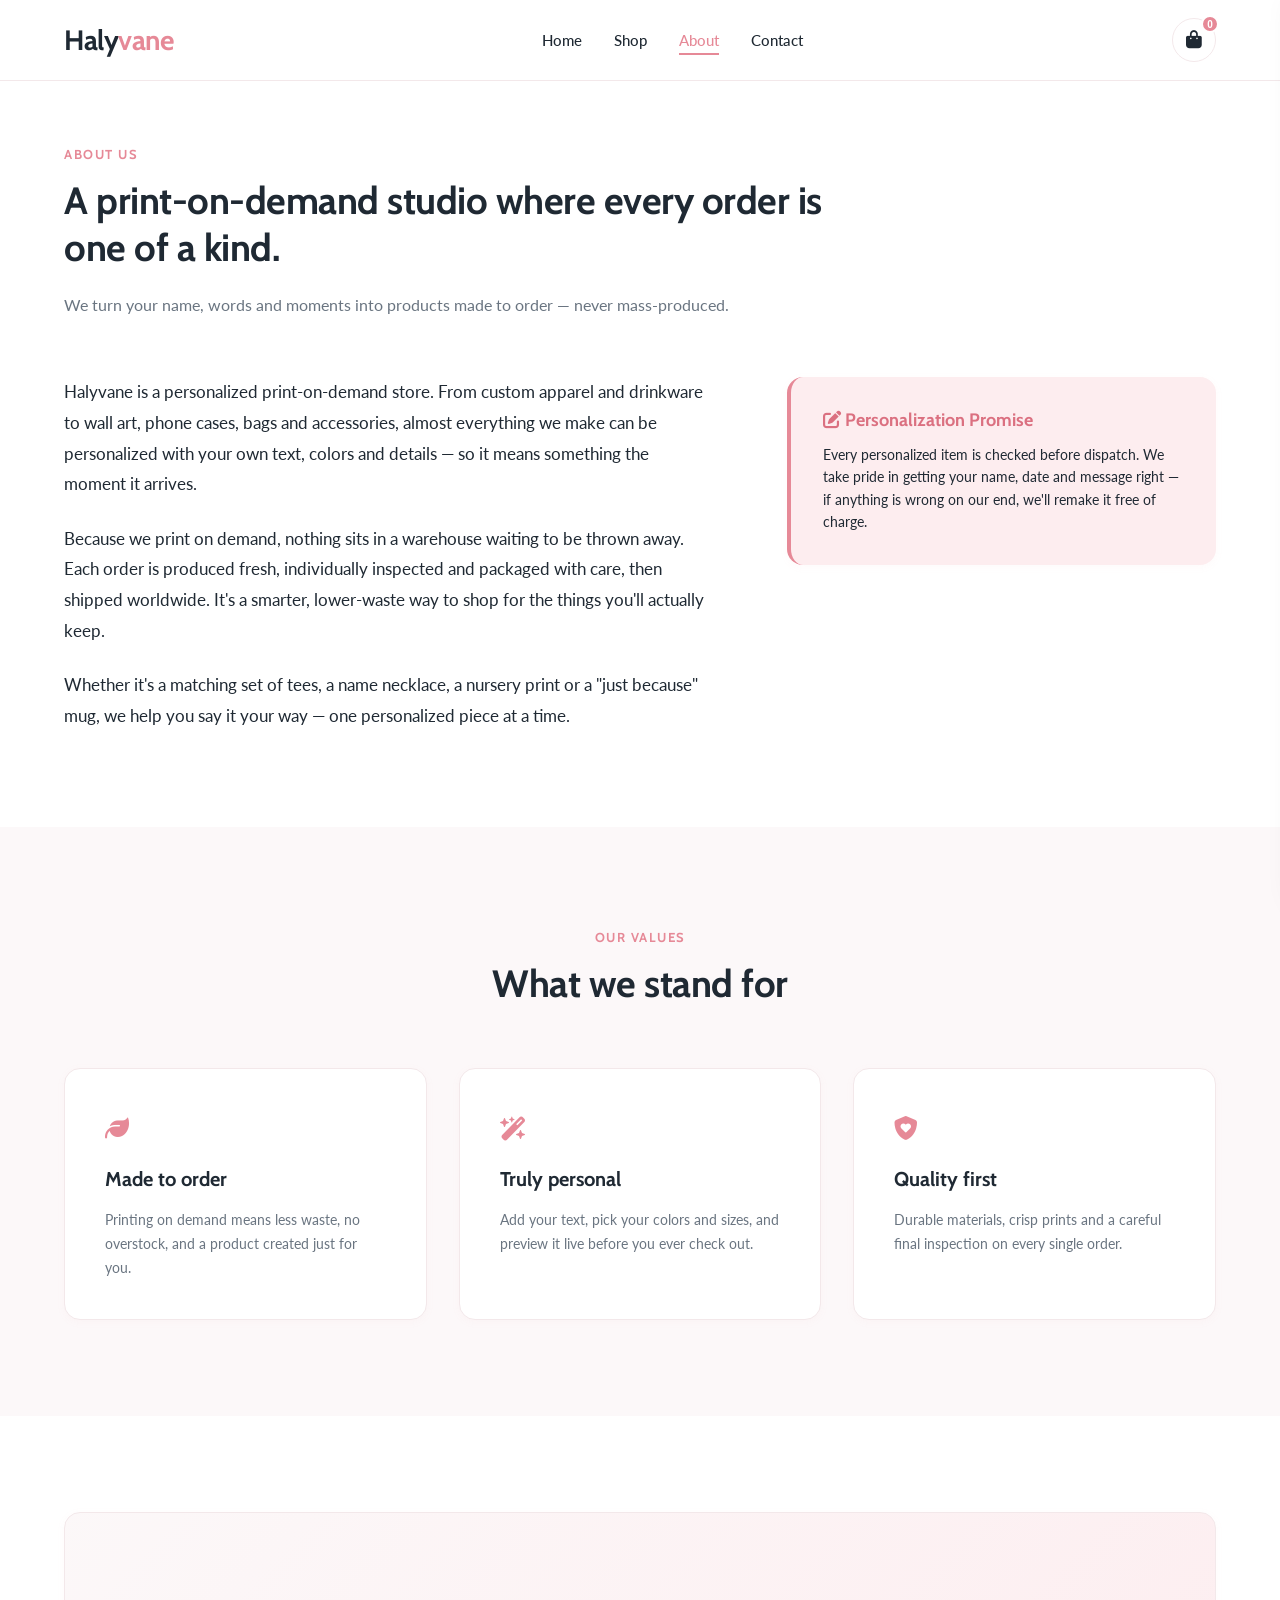
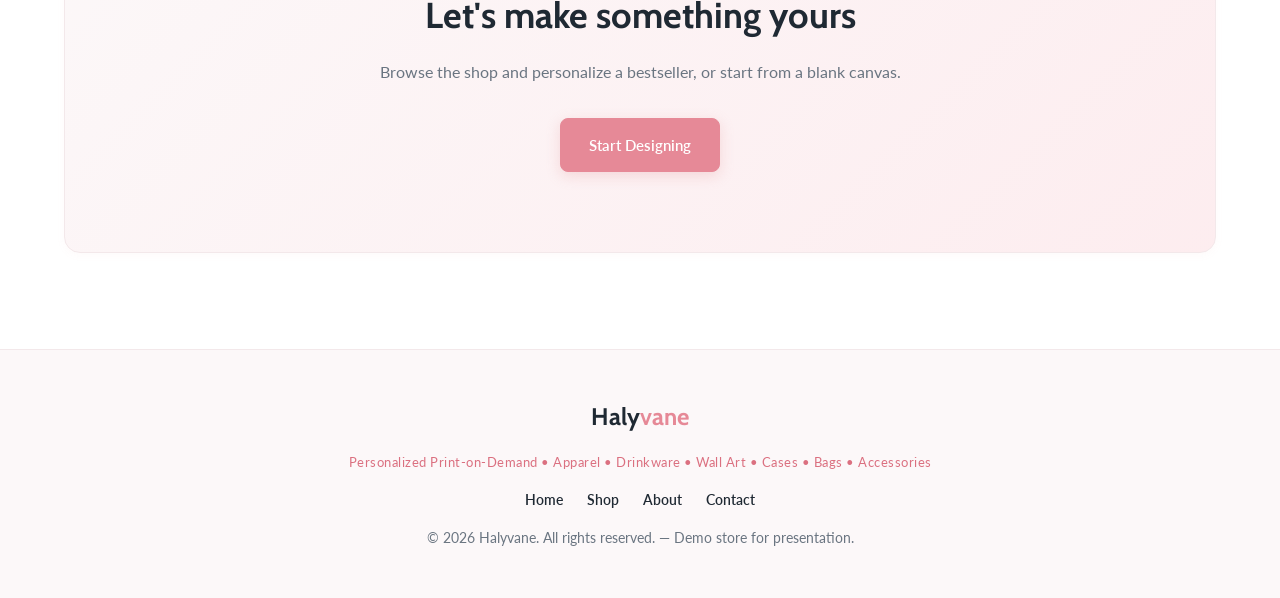
==== about.html @ fbd5ea6c "Add files via upload" ====
<!DOCTYPE html>
<html lang="en">
<head>
  <meta charset="UTF-8">
  <meta name="viewport" content="width=device-width, initial-scale=1.0">
  <meta name="description" content="About Halyvane — a personalized print-on-demand studio turning your words and moments into custom apparel, drinkware, wall art and more.">
  <title>About | Halyvane</title>
  <link rel="stylesheet" href="style.css">
  <link rel="stylesheet" href="https://cdnjs.cloudflare.com/ajax/libs/font-awesome/6.4.0/css/all.min.css">
</head>
<body>
  <main>
    <!-- About hero -->
    <section class="section page-section" id="about">
      <div class="container">
        <div class="section-header" style="max-width:760px;">
          <span class="section-tag">About Us</span>
          <h2>A print-on-demand studio where every order is one of a kind.</h2>
          <p class="subtitle">We turn your name, words and moments into products made to order — never mass-produced.</p>
        </div>
        <div class="about-content">
          <div class="about-paragraphs">
            <p>
              Halyvane is a personalized print-on-demand store. From custom apparel and drinkware to
              wall art, phone cases, bags and accessories, almost everything we make can be personalized
              with your own text, colors and details — so it means something the moment it arrives.
            </p>
            <p>
              Because we print on demand, nothing sits in a warehouse waiting to be thrown away. Each
              order is produced fresh, individually inspected and packaged with care, then shipped
              worldwide. It's a smarter, lower-waste way to shop for the things you'll actually keep.
            </p>
            <p>
              Whether it's a matching set of tees, a name necklace, a nursery print or a "just because"
              mug, we help you say it your way — one personalized piece at a time.
            </p>
          </div>
          <div class="about-note">
            <h3><i class="fa-solid fa-pen-to-square"></i> Personalization Promise</h3>
            <p>
              Every personalized item is checked before dispatch. We take pride in getting your name,
              date and message right — if anything is wrong on our end, we'll remake it free of charge.
            </p>
          </div>
        </div>
      </div>
    </section>

    <!-- Values -->
    <section class="section section-bg" id="values">
      <div class="container">
        <div class="section-header" style="text-align:center;margin:0 auto 60px;max-width:640px;">
          <span class="section-tag">Our Values</span>
          <h2>What we stand for</h2>
        </div>
        <div class="info-grid">
          <div class="info-card">
            <div class="info-card-icon"><i class="fa-solid fa-leaf"></i></div>
            <h3>Made to order</h3>
            <p>Printing on demand means less waste, no overstock, and a product created just for you.</p>
          </div>
          <div class="info-card">
            <div class="info-card-icon"><i class="fa-solid fa-wand-magic-sparkles"></i></div>
            <h3>Truly personal</h3>
            <p>Add your text, pick your colors and sizes, and preview it live before you ever check out.</p>
          </div>
          <div class="info-card">
            <div class="info-card-icon"><i class="fa-solid fa-shield-heart"></i></div>
            <h3>Quality first</h3>
            <p>Durable materials, crisp prints and a careful final inspection on every single order.</p>
          </div>
        </div>
      </div>
    </section>

    <!-- CTA -->
    <section class="section" id="about-cta">
      <div class="container">
        <div class="etsy-promo">
          <h2>Let's make something yours</h2>
          <p>Browse the shop and personalize a bestseller, or start from a blank canvas.</p>
          <a href="shop.html" class="btn btn-primary">Start Designing</a>
        </div>
      </div>
    </section>
  </main>

  <script src="js/data.js"></script>
  <script src="js/app.js"></script>
</body>
</html>
---- style.css ----
/* 
   Halyvane - Clean, Modern & Responsive CSS 
   Aesthetics: Soft Rose Accent, Light Background, Modern Typography
*/

@import url('https://fonts.googleapis.com/css2?family=Cabin:ital,wght@0,400..700;1,400..700&family=Lato:ital,wght@0,100;0,300;0,400;0,700;0,900;1,100;1,300;1,400;1,700;1,900&display=swap');

:root {
  /* Color Palette - HSL values for micro-adjustments */
  --primary: hsl(351, 65%, 72%);       /* Soft Rose */
  --primary-hover: hsl(351, 60%, 65%); /* Slightly darker rose */
  --primary-light: hsl(351, 80%, 96%); /* Very light pink background tint */
  --secondary: hsl(23, 40%, 96%);      /* Neutral light linen warm tone */
  --bg-main: hsl(0, 0%, 100%);        /* Crisp white background */
  --bg-soft: hsl(350, 40%, 98%);       /* Extremely light rose/grey warm background */
  --text-dark: hsl(210, 24%, 16%);     /* Charcoal black for primary readability */
  --text-muted: hsl(210, 10%, 46%);    /* Muted grey for descriptions */
  --border-color: hsl(350, 30%, 93%);  /* Soft pinkish grey borders */
  
  /* Fonts */
  --font-heading: 'Cabin', sans-serif;
  --font-body: 'Lato', sans-serif;
  
  /* Layout and Effects */
  --shadow-sm: 0 2px 8px rgba(229, 152, 155, 0.05);
  --shadow-md: 0 8px 30px rgba(229, 152, 155, 0.08);
  --shadow-lg: 0 16px 40px rgba(229, 152, 155, 0.12);
  --transition: all 0.3s cubic-bezier(0.25, 0.8, 0.25, 1);
  --border-radius: 16px;
  --border-radius-sm: 8px;
}

/* Reset and Base Styles */
* {
  margin: 0;
  padding: 0;
  box-sizing: border-box;
}

html {
  scroll-behavior: smooth;
  font-size: 16px;
}

body {
  font-family: var(--font-body);
  background-color: var(--bg-main);
  color: var(--text-dark);
  line-height: 1.6;
  -webkit-font-smoothing: antialiased;
  -moz-osx-font-smoothing: grayscale;
}

h1, h2, h3, h4, h5, h6 {
  font-family: var(--font-heading);
  font-weight: 700;
  line-height: 1.25;
  color: var(--text-dark);
}

a {
  text-decoration: none;
  color: inherit;
  transition: var(--transition);
}

/* Layout Utilities */
.container {
  width: 100%;
  max-width: 1200px;
  margin: 0 auto;
  padding: 0 24px;
}

.section {
  padding: 96px 0;
}

.section-bg {
  background-color: var(--bg-soft);
}

/* Header & Navigation */
header {
  position: fixed;
  top: 0;
  left: 0;
  width: 100%;
  z-index: 1000;
  background-color: rgba(255, 255, 255, 0.85);
  backdrop-filter: blur(12px);
  -webkit-backdrop-filter: blur(12px);
  border-bottom: 1px solid var(--border-color);
  transition: var(--transition);
}

.navbar {
  display: flex;
  justify-content: space-between;
  align-items: center;
  height: 80px;
}

.logo {
  font-family: var(--font-heading);
  font-size: 28px;
  font-weight: 700;
  letter-spacing: -0.5px;
  color: var(--text-dark);
}

.logo span {
  color: var(--primary);
}

.nav-menu {
  display: flex;
  list-style: none;
  gap: 32px;
}

.nav-link {
  font-weight: 500;
  font-size: 15px;
  position: relative;
  padding: 6px 0;
  color: var(--text-dark);
}

.nav-link::after {
  content: '';
  position: absolute;
  bottom: 0;
  left: 0;
  width: 0;
  height: 2px;
  background-color: var(--primary);
  transition: var(--transition);
}

.nav-link:hover {
  color: var(--primary);
}

.nav-link:hover::after {
  width: 100%;
}

/* Mobile Menu Button */
.hamburger {
  display: none;
  cursor: pointer;
  background: none;
  border: none;
  padding: 8px;
}

.hamburger span {
  display: block;
  width: 24px;
  height: 2px;
  background-color: var(--text-dark);
  margin: 5px 0;
  transition: var(--transition);
}

/* Hero Section */
.hero {
  position: relative;
  padding: 180px 0 100px;
  overflow: hidden;
  background: radial-gradient(circle at 80% 20%, var(--primary-light) 0%, var(--bg-main) 60%);
}

.hero-grid {
  display: grid;
  grid-template-columns: 1.1fr 0.9fr;
  gap: 64px;
  align-items: center;
}

.hero-content h1 {
  font-size: 52px;
  margin-bottom: 24px;
  letter-spacing: -1px;
}

.hero-content p {
  font-size: 18px;
  color: var(--text-muted);
  margin-bottom: 40px;
  max-width: 540px;
  line-height: 1.7;
}

.hero-buttons {
  display: flex;
  gap: 16px;
  flex-wrap: wrap;
}

/* Buttons Styling */
.btn {
  display: inline-flex;
  align-items: center;
  justify-content: center;
  padding: 14px 28px;
  border-radius: var(--border-radius-sm);
  font-weight: 600;
  font-size: 15px;
  cursor: pointer;
  transition: var(--transition);
}

.btn-primary {
  background-color: var(--primary);
  color: white;
  border: 1px solid var(--primary);
  box-shadow: 0 4px 14px rgba(229, 152, 155, 0.3);
}

.btn-primary:hover {
  background-color: var(--primary-hover);
  border-color: var(--primary-hover);
  transform: translateY(-2px);
  box-shadow: 0 6px 20px rgba(229, 152, 155, 0.4);
}

.btn-secondary {
  background-color: transparent;
  color: var(--text-dark);
  border: 1px solid var(--border-color);
}

.btn-secondary:hover {
  background-color: var(--primary-light);
  border-color: var(--primary);
  color: var(--primary-hover);
  transform: translateY(-2px);
}

/* Hero Visual Frame */
.hero-visual {
  position: relative;
  display: flex;
  justify-content: center;
  align-items: center;
}

.hero-image-wrapper {
  position: relative;
  width: 100%;
  max-width: 440px;
  aspect-ratio: 1 / 1;
  border-radius: var(--border-radius);
  overflow: hidden;
  box-shadow: var(--shadow-lg);
  border: 4px solid white;
}

.hero-image-wrapper img {
  width: 100%;
  height: 100%;
  object-fit: cover;
  transition: var(--transition);
}

.hero-image-wrapper:hover img {
  transform: scale(1.03);
}

.hero-badge {
  position: absolute;
  bottom: 24px;
  left: -24px;
  background-color: white;
  padding: 16px 24px;
  border-radius: var(--border-radius-sm);
  box-shadow: var(--shadow-md);
  display: flex;
  flex-direction: column;
  gap: 4px;
  border-left: 4px solid var(--primary);
}

.hero-badge span.badge-title {
  font-family: var(--font-heading);
  font-weight: 700;
  font-size: 14px;
  color: var(--text-dark);
}

.hero-badge span.badge-subtitle {
  font-size: 12px;
  color: var(--text-muted);
}

/* About Section */
.section-header {
  max-width: 700px;
  margin-bottom: 60px;
}

.section-tag {
  display: inline-block;
  font-family: var(--font-heading);
  font-size: 13px;
  font-weight: 700;
  text-transform: uppercase;
  color: var(--primary);
  letter-spacing: 1.5px;
  margin-bottom: 12px;
}

.section-header h2 {
  font-size: 38px;
  margin-bottom: 20px;
  letter-spacing: -0.5px;
}

.section-header p.subtitle {
  font-size: 16px;
  color: var(--text-muted);
}

.about-content {
  display: grid;
  grid-template-columns: 1.2fr 0.8fr;
  gap: 80px;
  align-items: start;
}

.about-paragraphs p {
  font-size: 17px;
  color: var(--text-dark);
  margin-bottom: 24px;
  line-height: 1.8;
}

.about-paragraphs p:last-child {
  margin-bottom: 0;
}

.about-note {
  background-color: var(--primary-light);
  border-left: 4px solid var(--primary);
  padding: 32px;
  border-radius: var(--border-radius);
  box-shadow: var(--shadow-sm);
}

.about-note h3 {
  font-size: 18px;
  margin-bottom: 12px;
  color: var(--primary-hover);
}

.about-note p {
  font-size: 14px;
  color: var(--text-dark);
  line-height: 1.6;
}

/* Product Categories Section */
.products-grid {
  display: grid;
  grid-template-columns: repeat(auto-fit, minmax(260px, 1fr));
  gap: 32px;
}

.product-card {
  background-color: white;
  border-radius: var(--border-radius);
  overflow: hidden;
  box-shadow: var(--shadow-sm);
  border: 1px solid var(--border-color);
  transition: var(--transition);
  display: flex;
  flex-direction: column;
}

.product-card:hover {
  transform: translateY(-8px);
  box-shadow: var(--shadow-md);
  border-color: var(--primary);
}

.product-img-wrapper {
  position: relative;
  aspect-ratio: 4 / 3;
  overflow: hidden;
  background-color: var(--bg-soft);
}

.product-img-wrapper img {
  width: 100%;
  height: 100%;
  object-fit: cover;
  transition: var(--transition);
}

.product-card:hover .product-img-wrapper img {
  transform: scale(1.05);
}

.product-info {
  padding: 28px;
  flex-grow: 1;
  display: flex;
  flex-direction: column;
  justify-content: space-between;
}

.product-info h3 {
  font-size: 20px;
  margin-bottom: 12px;
}

.product-info p {
  font-size: 14px;
  color: var(--text-muted);
  line-height: 1.6;
}

/* How Orders Work Section */
.steps-container {
  display: grid;
  grid-template-columns: repeat(3, 1fr);
  gap: 40px;
  position: relative;
}

.step-card {
  position: relative;
  background-color: white;
  padding: 40px 32px;
  border-radius: var(--border-radius);
  box-shadow: var(--shadow-sm);
  border: 1px solid var(--border-color);
  transition: var(--transition);
}

.step-card:hover {
  transform: translateY(-4px);
  box-shadow: var(--shadow-md);
}

.step-num {
  display: flex;
  align-items: center;
  justify-content: center;
  width: 48px;
  height: 48px;
  background-color: var(--primary-light);
  color: var(--primary-hover);
  border-radius: 50%;
  font-family: var(--font-heading);
  font-weight: 700;
  font-size: 18px;
  margin-bottom: 24px;
}

.step-card h3 {
  font-size: 20px;
  margin-bottom: 14px;
}

.step-card p {
  font-size: 14px;
  color: var(--text-muted);
  line-height: 1.6;
}

/* Shop on Etsy Section */
.etsy-promo {
  text-align: center;
  background: linear-gradient(135deg, var(--bg-soft) 0%, var(--primary-light) 100%);
  padding: 80px 40px;
  border-radius: var(--border-radius);
  border: 1px solid var(--border-color);
  box-shadow: var(--shadow-sm);
}

.etsy-promo h2 {
  font-size: 36px;
  margin-bottom: 20px;
}

.etsy-promo p {
  font-size: 16px;
  color: var(--text-muted);
  max-width: 600px;
  margin: 0 auto 32px;
  line-height: 1.7;
}

/* Customer Information Section */
.info-grid {
  display: grid;
  grid-template-columns: repeat(3, 1fr);
  gap: 32px;
}

.info-card {
  background-color: white;
  padding: 40px;
  border-radius: var(--border-radius);
  border: 1px solid var(--border-color);
  box-shadow: var(--shadow-sm);
  transition: var(--transition);
}

.info-card:hover {
  border-color: var(--primary);
  box-shadow: var(--shadow-md);
}

.info-card-icon {
  color: var(--primary);
  font-size: 24px;
  margin-bottom: 20px;
}

.info-card h3 {
  font-size: 20px;
  margin-bottom: 16px;
}

.info-card p {
  font-size: 14px;
  color: var(--text-muted);
  line-height: 1.7;
}

/* Contact Section */
.contact-grid {
  display: grid;
  grid-template-columns: 1fr 1fr;
  gap: 80px;
  align-items: start;
}

.contact-info-block {
  display: flex;
  flex-direction: column;
  gap: 32px;
}

.contact-detail {
  display: flex;
  align-items: flex-start;
  gap: 20px;
}

.contact-detail-icon {
  display: flex;
  align-items: center;
  justify-content: center;
  width: 48px;
  height: 48px;
  background-color: var(--primary-light);
  color: var(--primary-hover);
  border-radius: 12px;
  font-size: 18px;
}

.contact-detail-content h4 {
  font-size: 15px;
  color: var(--text-muted);
  text-transform: uppercase;
  letter-spacing: 1px;
  margin-bottom: 6px;
}

.contact-detail-content p, 
.contact-detail-content a {
  font-size: 18px;
  font-weight: 500;
  color: var(--text-dark);
}

.contact-detail-content a:hover {
  color: var(--primary);
}

/* Simple Contact Form */
.contact-form-wrapper {
  background-color: white;
  padding: 40px;
  border-radius: var(--border-radius);
  border: 1px solid var(--border-color);
  box-shadow: var(--shadow-md);
}

.contact-form-wrapper h3 {
  font-size: 22px;
  margin-bottom: 24px;
}

.form-group {
  margin-bottom: 20px;
}

.form-group label {
  display: block;
  font-size: 14px;
  font-weight: 600;
  margin-bottom: 8px;
  color: var(--text-dark);
}

.form-control {
  width: 100%;
  padding: 12px 16px;
  border: 1px solid var(--border-color);
  border-radius: var(--border-radius-sm);
  font-family: var(--font-body);
  font-size: 15px;
  background-color: var(--bg-soft);
  color: var(--text-dark);
  transition: var(--transition);
}

.form-control:focus {
  outline: none;
  border-color: var(--primary);
  background-color: white;
  box-shadow: 0 0 0 3px var(--primary-light);
}

textarea.form-control {
  resize: vertical;
  min-height: 120px;
}

/* Footer */
footer {
  background-color: var(--bg-soft);
  border-top: 1px solid var(--border-color);
  padding: 48px 0;
  text-align: center;
}

.footer-content {
  display: flex;
  flex-direction: column;
  align-items: center;
  gap: 16px;
}

.footer-logo {
  font-family: var(--font-heading);
  font-size: 24px;
  font-weight: 700;
  color: var(--text-dark);
}

.footer-logo span {
  color: var(--primary);
}

.footer-meta {
  font-size: 14px;
  color: var(--text-muted);
}

.footer-tagline {
  font-size: 13px;
  color: var(--primary-hover);
  letter-spacing: 0.5px;
}

/* Responsive Design */
@media (max-width: 992px) {
  .hero-grid {
    grid-template-columns: 1fr;
    gap: 48px;
    text-align: center;
  }
  
  .hero-content p {
    margin-left: auto;
    margin-right: auto;
  }
  
  .hero-buttons {
    justify-content: center;
  }
  
  .hero-visual {
    order: -1;
  }
  
  .about-content {
    grid-template-columns: 1fr;
    gap: 40px;
  }
  
  .steps-container {
    grid-template-columns: 1fr;
    gap: 24px;
  }
  
  .info-grid {
    grid-template-columns: 1fr;
    gap: 24px;
  }
  
  .contact-grid {
    grid-template-columns: 1fr;
    gap: 48px;
  }
}

@media (max-width: 768px) {
  .section {
    padding: 64px 0;
  }
  
  .hero {
    padding: 140px 0 60px;
  }
  
  .hero-content h1 {
    font-size: 38px;
  }
  
  .section-header h2 {
    font-size: 30px;
  }
  
  .hamburger {
    display: block;
  }
  
  .nav-menu {
    position: fixed;
    top: 80px;
    left: -100%;
    width: 100%;
    height: calc(100vh - 80px);
    background-color: white;
    flex-direction: column;
    align-items: center;
    padding: 48px 0;
    gap: 24px;
    transition: var(--transition);
    border-top: 1px solid var(--border-color);
    box-shadow: 0 10px 15px rgba(0,0,0,0.05);
  }
  
  .nav-menu.active {
    left: 0;
  }
  
  /* Hamburger animation */
  .hamburger.active span:nth-child(1) {
    transform: translateY(7px) rotate(45deg);
  }
  
  .hamburger.active span:nth-child(2) {
    opacity: 0;
  }
  
  .hamburger.active span:nth-child(3) {
    transform: translateY(-7px) rotate(-45deg);
  }
}

/* ==========================================================================
   E-COMMERCE STYLES (SHOP, CART, MODAL, TOASTS)
   ========================================================================== */

/* Header Cart Action & Badge */
.header-actions {
  display: flex;
  align-items: center;
  gap: 16px;
}

.cart-toggle-btn {
  position: relative;
  background: transparent;
  border: 1px solid var(--border-color);
  color: var(--text-dark);
  width: 44px;
  height: 44px;
  border-radius: 50%;
  font-size: 18px;
  cursor: pointer;
  display: flex;
  align-items: center;
  justify-content: center;
  transition: var(--transition);
}

.cart-toggle-btn:hover {
  background-color: var(--primary-light);
  border-color: var(--primary);
  color: var(--primary-hover);
  transform: translateY(-2px);
}

.cart-badge {
  position: absolute;
  top: -4px;
  right: -4px;
  background-color: var(--primary);
  color: white;
  font-size: 10px;
  font-weight: 700;
  min-width: 18px;
  height: 18px;
  border-radius: 50%;
  display: flex;
  align-items: center;
  justify-content: center;
  padding: 0 4px;
  border: 2px solid white;
}

/* Shop Controls (Search & Filter) */
.shop-controls {
  display: flex;
  flex-direction: column;
  gap: 24px;
  margin-bottom: 40px;
}

.search-bar-wrapper {
  position: relative;
  max-width: 500px;
  width: 100%;
  margin: 0 auto;
}

.search-bar-wrapper .search-icon {
  position: absolute;
  left: 18px;
  top: 50%;
  transform: translateY(-50%);
  color: var(--text-muted);
  font-size: 16px;
}

#shop-search-input {
  width: 100%;
  padding: 14px 18px 14px 48px;
  border: 1px solid var(--border-color);
  border-radius: 30px;
  font-family: var(--font-body);
  font-size: 15px;
  background-color: var(--bg-soft);
  color: var(--text-dark);
  transition: var(--transition);
}

#shop-search-input:focus {
  outline: none;
  border-color: var(--primary);
  background-color: white;
  box-shadow: 0 0 0 4px var(--primary-light);
}

.category-filters {
  display: flex;
  justify-content: center;
  gap: 12px;
  flex-wrap: wrap;
  overflow-x: auto;
  padding: 4px 0;
  -webkit-overflow-scrolling: touch;
}

/* Hide scrollbar for category-filters on desktop but keep scrollable on mobile */
.category-filters::-webkit-scrollbar {
  display: none;
}

.category-btn {
  background: white;
  border: 1px solid var(--border-color);
  padding: 10px 20px;
  border-radius: 30px;
  font-family: var(--font-heading);
  font-weight: 600;
  font-size: 14px;
  color: var(--text-dark);
  cursor: pointer;
  transition: var(--transition);
  display: inline-flex;
  align-items: center;
  gap: 8px;
  white-space: nowrap;
}

.category-btn i {
  font-size: 13px;
  color: var(--text-muted);
  transition: var(--transition);
}

.category-btn:hover {
  border-color: var(--primary);
  color: var(--primary-hover);
  background-color: var(--primary-light);
}

.category-btn.active {
  background-color: var(--primary);
  border-color: var(--primary);
  color: white;
  box-shadow: 0 4px 12px rgba(229, 152, 155, 0.25);
}

.category-btn.active i {
  color: white;
}

/* Shop Products Grid */
.shop-products-grid {
  display: grid;
  grid-template-columns: repeat(auto-fill, minmax(260px, 1fr));
  gap: 32px;
  min-height: 200px;
}

/* Ornament Product Card */
.shop-item-card {
  background-color: white;
  border-radius: var(--border-radius);
  overflow: hidden;
  box-shadow: var(--shadow-sm);
  border: 1px solid var(--border-color);
  transition: var(--transition);
  display: flex;
  flex-direction: column;
  position: relative;
}

.shop-item-card:hover {
  transform: translateY(-8px);
  box-shadow: var(--shadow-md);
  border-color: var(--primary);
}

.shop-item-badge {
  position: absolute;
  top: 16px;
  left: 16px;
  background-color: var(--primary);
  color: white;
  font-family: var(--font-heading);
  font-size: 11px;
  font-weight: 700;
  text-transform: uppercase;
  padding: 6px 12px;
  border-radius: 30px;
  z-index: 10;
  box-shadow: 0 4px 8px rgba(0,0,0,0.1);
}

.shop-item-img-wrapper {
  position: relative;
  aspect-ratio: 1 / 1;
  overflow: hidden;
  background-color: var(--bg-soft);
}

.shop-item-img-wrapper img {
  width: 100%;
  height: 100%;
  object-fit: cover;
  transition: var(--transition);
}

.shop-item-card:hover .shop-item-img-wrapper img {
  transform: scale(1.05);
}

.shop-item-info {
  padding: 24px;
  flex-grow: 1;
  display: flex;
  flex-direction: column;
  justify-content: space-between;
  gap: 16px;
}

.shop-item-meta {
  display: flex;
  flex-direction: column;
  gap: 6px;
}

.shop-item-category {
  font-family: var(--font-heading);
  font-size: 12px;
  font-weight: 700;
  text-transform: uppercase;
  color: var(--primary);
  letter-spacing: 1px;
}

.shop-item-title {
  font-size: 18px;
  font-weight: 700;
  color: var(--text-dark);
  line-height: 1.3;
}

.shop-item-rating {
  display: flex;
  align-items: center;
  gap: 6px;
  font-size: 13px;
  color: #ffb703; /* Amber for stars */
}

.shop-item-reviews-count {
  color: var(--text-muted);
  font-size: 12px;
}

.shop-item-bottom {
  display: flex;
  align-items: center;
  justify-content: space-between;
  margin-top: auto;
  border-top: 1px solid var(--border-color);
  padding-top: 16px;
}

.shop-item-price {
  font-size: 20px;
  font-weight: 700;
  color: var(--text-dark);
}

.shop-item-add-btn {
  background-color: var(--primary-light);
  color: var(--primary-hover);
  border: 1px solid var(--primary-light);
  width: 40px;
  height: 40px;
  border-radius: 50%;
  display: flex;
  align-items: center;
  justify-content: center;
  cursor: pointer;
  transition: var(--transition);
  font-size: 14px;
}

.shop-item-add-btn:hover {
  background-color: var(--primary);
  border-color: var(--primary);
  color: white;
  transform: scale(1.1);
  box-shadow: 0 4px 10px rgba(229, 152, 155, 0.3);
}

/* Shopping Cart Drawer */
.cart-drawer-overlay {
  position: fixed;
  top: 0;
  left: 0;
  width: 100%;
  height: 100%;
  background-color: rgba(0, 0, 0, 0.4);
  z-index: 2000;
  opacity: 0;
  visibility: hidden;
  transition: var(--transition);
  backdrop-filter: blur(4px);
}

.cart-drawer-overlay.active {
  opacity: 1;
  visibility: visible;
}

.cart-drawer {
  position: fixed;
  top: 0;
  right: -450px;
  width: 100%;
  max-width: 420px;
  height: 100%;
  background-color: white;
  z-index: 2001;
  box-shadow: -10px 0 30px rgba(0, 0, 0, 0.15);
  display: flex;
  flex-direction: column;
  transition: right 0.4s cubic-bezier(0.25, 0.8, 0.25, 1);
}

.cart-drawer.active {
  right: 0;
}

.cart-drawer-header {
  padding: 24px;
  border-bottom: 1px solid var(--border-color);
  display: flex;
  justify-content: space-between;
  align-items: center;
}

.cart-drawer-header h3 {
  font-size: 20px;
}

.cart-drawer-close {
  background: none;
  border: none;
  font-size: 20px;
  cursor: pointer;
  color: var(--text-dark);
  transition: var(--transition);
  width: 32px;
  height: 32px;
  display: flex;
  align-items: center;
  justify-content: center;
  border-radius: 50%;
}

.cart-drawer-close:hover {
  background-color: var(--bg-soft);
  color: var(--primary-hover);
}

.cart-drawer-items {
  flex-grow: 1;
  overflow-y: auto;
  padding: 24px;
  display: flex;
  flex-direction: column;
  gap: 20px;
}

/* Empty Cart State */
.cart-empty-message {
  display: flex;
  flex-direction: column;
  align-items: center;
  justify-content: center;
  height: 100%;
  text-align: center;
  color: var(--text-muted);
  gap: 16px;
}

.cart-empty-message i {
  font-size: 48px;
  color: var(--border-color);
}

.cart-empty-message p {
  font-size: 15px;
}

.btn-sm {
  padding: 10px 20px;
  font-size: 13px;
}

/* Cart Item Row */
.cart-item {
  display: flex;
  gap: 16px;
  align-items: center;
  border-bottom: 1px solid var(--border-color);
  padding-bottom: 20px;
}

.cart-item:last-child {
  border-bottom: none;
  padding-bottom: 0;
}

.cart-item-img {
  width: 70px;
  height: 70px;
  border-radius: var(--border-radius-sm);
  overflow: hidden;
  background-color: var(--bg-soft);
  flex-shrink: 0;
  border: 1px solid var(--border-color);
}

.cart-item-img img {
  width: 100%;
  height: 100%;
  object-fit: cover;
}

.cart-item-details {
  flex-grow: 1;
  display: flex;
  flex-direction: column;
  gap: 4px;
}

.cart-item-title {
  font-size: 14px;
  font-weight: 700;
  color: var(--text-dark);
  line-height: 1.3;
}

.cart-item-price {
  font-size: 14px;
  font-weight: 600;
  color: var(--text-muted);
}

.cart-item-qty {
  display: flex;
  align-items: center;
  border: 1px solid var(--border-color);
  border-radius: 20px;
  width: 90px;
  justify-content: space-between;
  padding: 2px 6px;
  margin-top: 6px;
}

.qty-btn {
  background: none;
  border: none;
  font-size: 12px;
  cursor: pointer;
  color: var(--text-dark);
  width: 20px;
  height: 20px;
  display: flex;
  align-items: center;
  justify-content: center;
  border-radius: 50%;
  transition: var(--transition);
}

.qty-btn:hover {
  background-color: var(--primary-light);
  color: var(--primary);
}

.qty-val {
  font-size: 13px;
  font-weight: 600;
}

.cart-item-remove {
  background: none;
  border: none;
  color: var(--text-muted);
  cursor: pointer;
  font-size: 14px;
  transition: var(--transition);
  padding: 8px;
}

.cart-item-remove:hover {
  color: hsl(0, 75%, 60%);
}

.cart-drawer-footer {
  padding: 24px;
  border-top: 1px solid var(--border-color);
  background-color: var(--bg-soft);
}

.cart-summary-row {
  display: flex;
  justify-content: space-between;
  align-items: center;
  font-size: 18px;
  font-weight: 700;
  margin-bottom: 8px;
}

.cart-shipping-info {
  font-size: 12px;
  color: var(--text-muted);
  margin-bottom: 20px;
}

.checkout-btn {
  box-shadow: 0 4px 14px rgba(229, 152, 155, 0.3);
}

/* Modals System */
.modal-overlay {
  position: fixed;
  top: 0;
  left: 0;
  width: 100%;
  height: 100%;
  background-color: rgba(0, 0, 0, 0.5);
  z-index: 3000;
  opacity: 0;
  visibility: hidden;
  transition: var(--transition);
  backdrop-filter: blur(4px);
}

.modal-overlay.active {
  opacity: 1;
  visibility: visible;
}

.checkout-modal {
  position: fixed;
  top: 50%;
  left: 50%;
  transform: translate(-50%, -50%) scale(0.9);
  width: 90%;
  max-width: 550px;
  background-color: white;
  z-index: 3001;
  border-radius: var(--border-radius);
  box-shadow: var(--shadow-lg);
  opacity: 0;
  visibility: hidden;
  transition: all 0.3s cubic-bezier(0.25, 0.8, 0.25, 1);
  padding: 40px;
  max-height: 90vh;
  overflow-y: auto;
}

.checkout-modal.active {
  opacity: 1;
  visibility: visible;
  transform: translate(-50%, -50%) scale(1);
}

.modal-close {
  position: absolute;
  top: 20px;
  right: 20px;
  background: none;
  border: none;
  font-size: 18px;
  cursor: pointer;
  color: var(--text-muted);
  transition: var(--transition);
  width: 32px;
  height: 32px;
  border-radius: 50%;
  display: flex;
  align-items: center;
  justify-content: center;
}

.modal-close:hover {
  background-color: var(--bg-soft);
  color: var(--primary-hover);
}

/* Checkout Form Inner Styling */
.checkout-modal h3 {
  font-size: 24px;
  margin-bottom: 24px;
  border-bottom: 2px solid var(--primary-light);
  padding-bottom: 12px;
}

.checkout-grid {
  display: grid;
  grid-template-columns: 1fr;
  gap: 16px;
}

.checkout-row-2 {
  display: grid;
  grid-template-columns: 1fr 1fr;
  gap: 16px;
}

.checkout-summary-box {
  background-color: var(--bg-soft);
  padding: 20px;
  border-radius: var(--border-radius-sm);
  border: 1px solid var(--border-color);
  margin-bottom: 20px;
}

.checkout-summary-title {
  font-weight: 700;
  font-size: 15px;
  margin-bottom: 12px;
  color: var(--text-dark);
}

.checkout-summary-item {
  display: flex;
  justify-content: space-between;
  font-size: 13px;
  color: var(--text-muted);
  margin-bottom: 6px;
}

.checkout-summary-total {
  display: flex;
  justify-content: space-between;
  font-size: 16px;
  font-weight: 700;
  border-top: 1px solid var(--border-color);
  padding-top: 10px;
  margin-top: 10px;
  color: var(--text-dark);
}

.payment-note-box {
  background-color: hsl(45, 100%, 96%);
  border-left: 4px solid #ffb703;
  padding: 16px;
  border-radius: var(--border-radius-sm);
  margin-bottom: 20px;
}

.payment-note-box h4 {
  color: hsl(45, 80%, 40%);
  font-size: 14px;
  margin-bottom: 6px;
}

.payment-note-box p {
  font-size: 13px;
  color: hsl(45, 40%, 30%);
  line-height: 1.5;
}

/* Success Modal View */
.success-view {
  text-align: center;
  padding: 20px 0;
  display: flex;
  flex-direction: column;
  align-items: center;
  gap: 20px;
}

.success-icon-wrapper {
  width: 80px;
  height: 80px;
  background-color: hsl(122, 53%, 94%);
  color: hsl(122, 53%, 40%);
  border-radius: 50%;
  display: flex;
  align-items: center;
  justify-content: center;
  font-size: 36px;
  animation: scaleUp 0.4s cubic-bezier(0.175, 0.885, 0.32, 1.275) forwards;
}

@keyframes scaleUp {
  0% { transform: scale(0.5); opacity: 0; }
  100% { transform: scale(1); opacity: 1; }
}

.success-view h3 {
  border-bottom: none;
  padding-bottom: 0;
  margin-bottom: 0;
  font-size: 26px;
  color: var(--text-dark);
}

.success-view p {
  color: var(--text-muted);
  font-size: 15px;
  max-width: 400px;
  line-height: 1.6;
}

/* Toast Notifications */
.toast-container {
  position: fixed;
  bottom: 24px;
  right: 24px;
  z-index: 4000;
  display: flex;
  flex-direction: column;
  gap: 12px;
  pointer-events: none;
}

.toast-notification {
  background-color: var(--text-dark);
  color: white;
  padding: 14px 24px;
  border-radius: var(--border-radius-sm);
  box-shadow: var(--shadow-md);
  font-size: 14px;
  font-weight: 600;
  display: flex;
  align-items: center;
  gap: 12px;
  transform: translateY(20px);
  opacity: 0;
  transition: all 0.3s cubic-bezier(0.25, 0.8, 0.25, 1);
  pointer-events: auto;
  border-left: 4px solid var(--primary);
}

.toast-notification.active {
  transform: translateY(0);
  opacity: 1;
}

.toast-notification i {
  color: var(--primary);
}

/* Additional utility responsive adjustment */
@media (max-width: 576px) {
  .checkout-modal {
    padding: 24px;
  }
  .checkout-row-2 {
    grid-template-columns: 1fr;
  }
  .cart-drawer {
    max-width: 100%;
  }
}

/* ==========================================================================
   MULTI-PAGE POD ADDITIONS (nav active, pages, category tiles, product page)
   ========================================================================== */

/* Active nav state (multi-page) */
.nav-link.active {
  color: var(--primary);
}
.nav-link.active::after {
  width: 100%;
}

/* Inner pages start below the fixed header */
.page-section {
  padding-top: 140px;
}

/* Hero trust row */
.hero-trust {
  display: flex;
  flex-wrap: wrap;
  gap: 24px;
  margin-top: 28px;
}
.hero-trust span {
  display: inline-flex;
  align-items: center;
  gap: 8px;
  font-size: 14px;
  font-weight: 600;
  color: var(--text-muted);
}
.hero-trust i {
  color: var(--primary);
}

/* Footer nav */
.footer-nav {
  display: flex;
  gap: 24px;
  flex-wrap: wrap;
  justify-content: center;
}
.footer-nav a {
  font-size: 14px;
  font-weight: 600;
  color: var(--text-dark);
}
.footer-nav a:hover {
  color: var(--primary);
}

/* Category tiles (home) */
.category-tiles {
  display: grid;
  grid-template-columns: repeat(auto-fit, minmax(200px, 1fr));
  gap: 24px;
}
.category-tile {
  background-color: white;
  border: 1px solid var(--border-color);
  border-radius: var(--border-radius);
  overflow: hidden;
  box-shadow: var(--shadow-sm);
  transition: var(--transition);
  display: flex;
  flex-direction: column;
}
.category-tile:hover {
  transform: translateY(-8px);
  border-color: var(--primary);
  box-shadow: var(--shadow-md);
}
.category-tile-img {
  position: relative;
  display: block;
  aspect-ratio: 4 / 3;
  overflow: hidden;
  background-color: var(--bg-soft);
}
.category-tile-img img {
  width: 100%;
  height: 100%;
  object-fit: cover;
  transition: var(--transition);
}
.category-tile:hover .category-tile-img img {
  transform: scale(1.06);
}
.category-tile-icon {
  position: absolute;
  top: 14px;
  left: 14px;
  width: 40px;
  height: 40px;
  border-radius: 10px;
  background-color: rgba(255, 255, 255, 0.92);
  color: var(--primary-hover);
  display: flex;
  align-items: center;
  justify-content: center;
  font-size: 16px;
  box-shadow: var(--shadow-sm);
}
.category-tile-body {
  padding: 22px 24px;
  display: flex;
  align-items: center;
  justify-content: space-between;
  gap: 12px;
}
.category-tile-label {
  font-family: var(--font-heading);
  font-weight: 700;
  font-size: 19px;
  color: var(--text-dark);
}
.category-tile-cta {
  font-size: 13px;
  font-weight: 700;
  color: var(--primary);
  text-transform: uppercase;
  letter-spacing: 0.5px;
  display: inline-flex;
  align-items: center;
  gap: 6px;
  transition: var(--transition);
  white-space: nowrap;
}
.category-tile:hover .category-tile-cta {
  gap: 10px;
}

/* Shop card link niceties */
.shop-item-title a { color: inherit; }
.shop-item-title a:hover { color: var(--primary); }
.shop-item-customize-btn { text-decoration: none; }

.shop-item-personalize-tag {
  position: absolute;
  bottom: 12px;
  left: 12px;
  background-color: rgba(255, 255, 255, 0.92);
  color: var(--primary-hover);
  font-size: 11px;
  font-weight: 700;
  padding: 6px 12px;
  border-radius: 30px;
  display: inline-flex;
  align-items: center;
  gap: 6px;
  opacity: 0;
  transform: translateY(6px);
  transition: var(--transition);
  box-shadow: var(--shadow-sm);
}
.shop-item-card:hover .shop-item-personalize-tag {
  opacity: 1;
  transform: translateY(0);
}

/* Cart item personalization details */
.cart-item-custom {
  font-size: 12px;
  color: var(--text-muted);
  display: flex;
  flex-wrap: wrap;
  gap: 4px 8px;
  align-items: center;
}
.cart-item-custom-text {
  color: var(--primary-hover);
  font-weight: 600;
}

/* ---------- Product detail page ---------- */
.product-back-link {
  display: inline-flex;
  align-items: center;
  gap: 8px;
  font-size: 14px;
  font-weight: 600;
  color: var(--text-muted);
  margin-bottom: 28px;
}
.product-back-link:hover { color: var(--primary); }

.product-detail-grid {
  display: grid;
  grid-template-columns: 1fr 1fr;
  gap: 56px;
  align-items: start;
}

.product-gallery { position: sticky; top: 100px; }

.product-preview {
  position: relative;
  aspect-ratio: 1 / 1;
  border-radius: var(--border-radius);
  overflow: hidden;
  border: 4px solid white;
  box-shadow: var(--shadow-lg);
  background-color: var(--bg-soft);
}
.product-preview img {
  width: 100%;
  height: 100%;
  object-fit: cover;
}
.preview-overlay {
  position: absolute;
  inset: 0;
  display: none;
  align-items: center;
  justify-content: center;
  padding: 24px;
}
.preview-text {
  font-family: var(--font-heading);
  font-weight: 700;
  font-size: clamp(20px, 4vw, 34px);
  color: #fff;
  text-align: center;
  padding: 10px 22px;
  background-color: rgba(28, 28, 28, 0.55);
  border-radius: 10px;
  backdrop-filter: blur(2px);
  max-width: 90%;
  word-break: break-word;
  line-height: 1.2;
}
.preview-hint {
  margin-top: 16px;
  font-size: 13px;
  color: var(--text-muted);
  display: flex;
  align-items: center;
  gap: 8px;
}
.preview-hint i { color: var(--primary); }

.product-cat-tag {
  font-family: var(--font-heading);
  font-size: 12px;
  font-weight: 700;
  text-transform: uppercase;
  letter-spacing: 1px;
  color: var(--primary);
}
.product-title {
  font-size: 34px;
  margin: 10px 0 14px;
  letter-spacing: -0.5px;
}
.product-rating-row {
  display: flex;
  align-items: center;
  gap: 12px;
  margin-bottom: 16px;
}
.product-reviews {
  font-size: 14px;
  color: var(--text-muted);
  font-weight: 600;
}
.product-price {
  font-size: 30px;
  font-weight: 700;
  color: var(--text-dark);
  margin-bottom: 18px;
}
.product-desc {
  font-size: 16px;
  color: var(--text-muted);
  line-height: 1.7;
  margin-bottom: 28px;
}

.customizer {
  border-top: 1px solid var(--border-color);
  padding-top: 28px;
  display: flex;
  flex-direction: column;
  gap: 22px;
}
.cz-block { display: flex; flex-direction: column; gap: 10px; }
.cz-label {
  font-size: 14px;
  font-weight: 700;
  color: var(--text-dark);
  display: inline-flex;
  align-items: center;
  gap: 8px;
}
.cz-label i { color: var(--primary); }
.cz-hint { font-size: 12px; color: var(--text-muted); }

.cz-swatches { display: flex; gap: 12px; flex-wrap: wrap; }
.cz-swatch {
  width: 34px;
  height: 34px;
  border-radius: 50%;
  border: 2px solid var(--border-color);
  cursor: pointer;
  transition: var(--transition);
  box-shadow: inset 0 0 0 2px #fff;
}
.cz-swatch:hover { transform: scale(1.08); }
.cz-swatch.active {
  border-color: var(--primary);
  box-shadow: inset 0 0 0 2px #fff, 0 0 0 3px var(--primary-light);
}

.cz-sizes { display: flex; gap: 10px; flex-wrap: wrap; }
.cz-size {
  min-width: 48px;
  padding: 10px 14px;
  border: 1px solid var(--border-color);
  border-radius: var(--border-radius-sm);
  background: white;
  font-family: var(--font-heading);
  font-weight: 600;
  font-size: 14px;
  color: var(--text-dark);
  cursor: pointer;
  transition: var(--transition);
}
.cz-size:hover { border-color: var(--primary); color: var(--primary-hover); }
.cz-size.active {
  background-color: var(--primary);
  border-color: var(--primary);
  color: #fff;
}

.cz-qty-row { flex-direction: row; align-items: center; justify-content: space-between; }
.cz-qty {
  display: flex;
  align-items: center;
  border: 1px solid var(--border-color);
  border-radius: 30px;
  padding: 4px 8px;
  gap: 10px;
}
.cz-qty button {
  background: none;
  border: none;
  cursor: pointer;
  width: 28px;
  height: 28px;
  border-radius: 50%;
  color: var(--text-dark);
  transition: var(--transition);
}
.cz-qty button:hover { background-color: var(--primary-light); color: var(--primary); }
.cz-qty span { min-width: 24px; text-align: center; font-weight: 700; }

.cz-add-btn { width: 100%; margin-top: 4px; }

.cz-perks {
  display: flex;
  flex-wrap: wrap;
  gap: 16px;
  padding-top: 8px;
}
.cz-perks span {
  font-size: 13px;
  color: var(--text-muted);
  display: inline-flex;
  align-items: center;
  gap: 8px;
}
.cz-perks i { color: var(--primary); }

.product-missing {
  text-align: center;
  padding: 60px 20px;
  display: flex;
  flex-direction: column;
  align-items: center;
  gap: 16px;
}
.product-missing i { font-size: 56px; color: var(--border-color); }

@media (max-width: 992px) {
  .product-detail-grid { grid-template-columns: 1fr; gap: 40px; }
  .product-gallery { position: static; }
  .category-tiles { grid-template-columns: repeat(2, 1fr); }
}

@media (max-width: 768px) {
  .page-section { padding-top: 120px; }
  .product-title { font-size: 28px; }
}

@media (max-width: 480px) {
  .category-tiles { grid-template-columns: 1fr; }
}
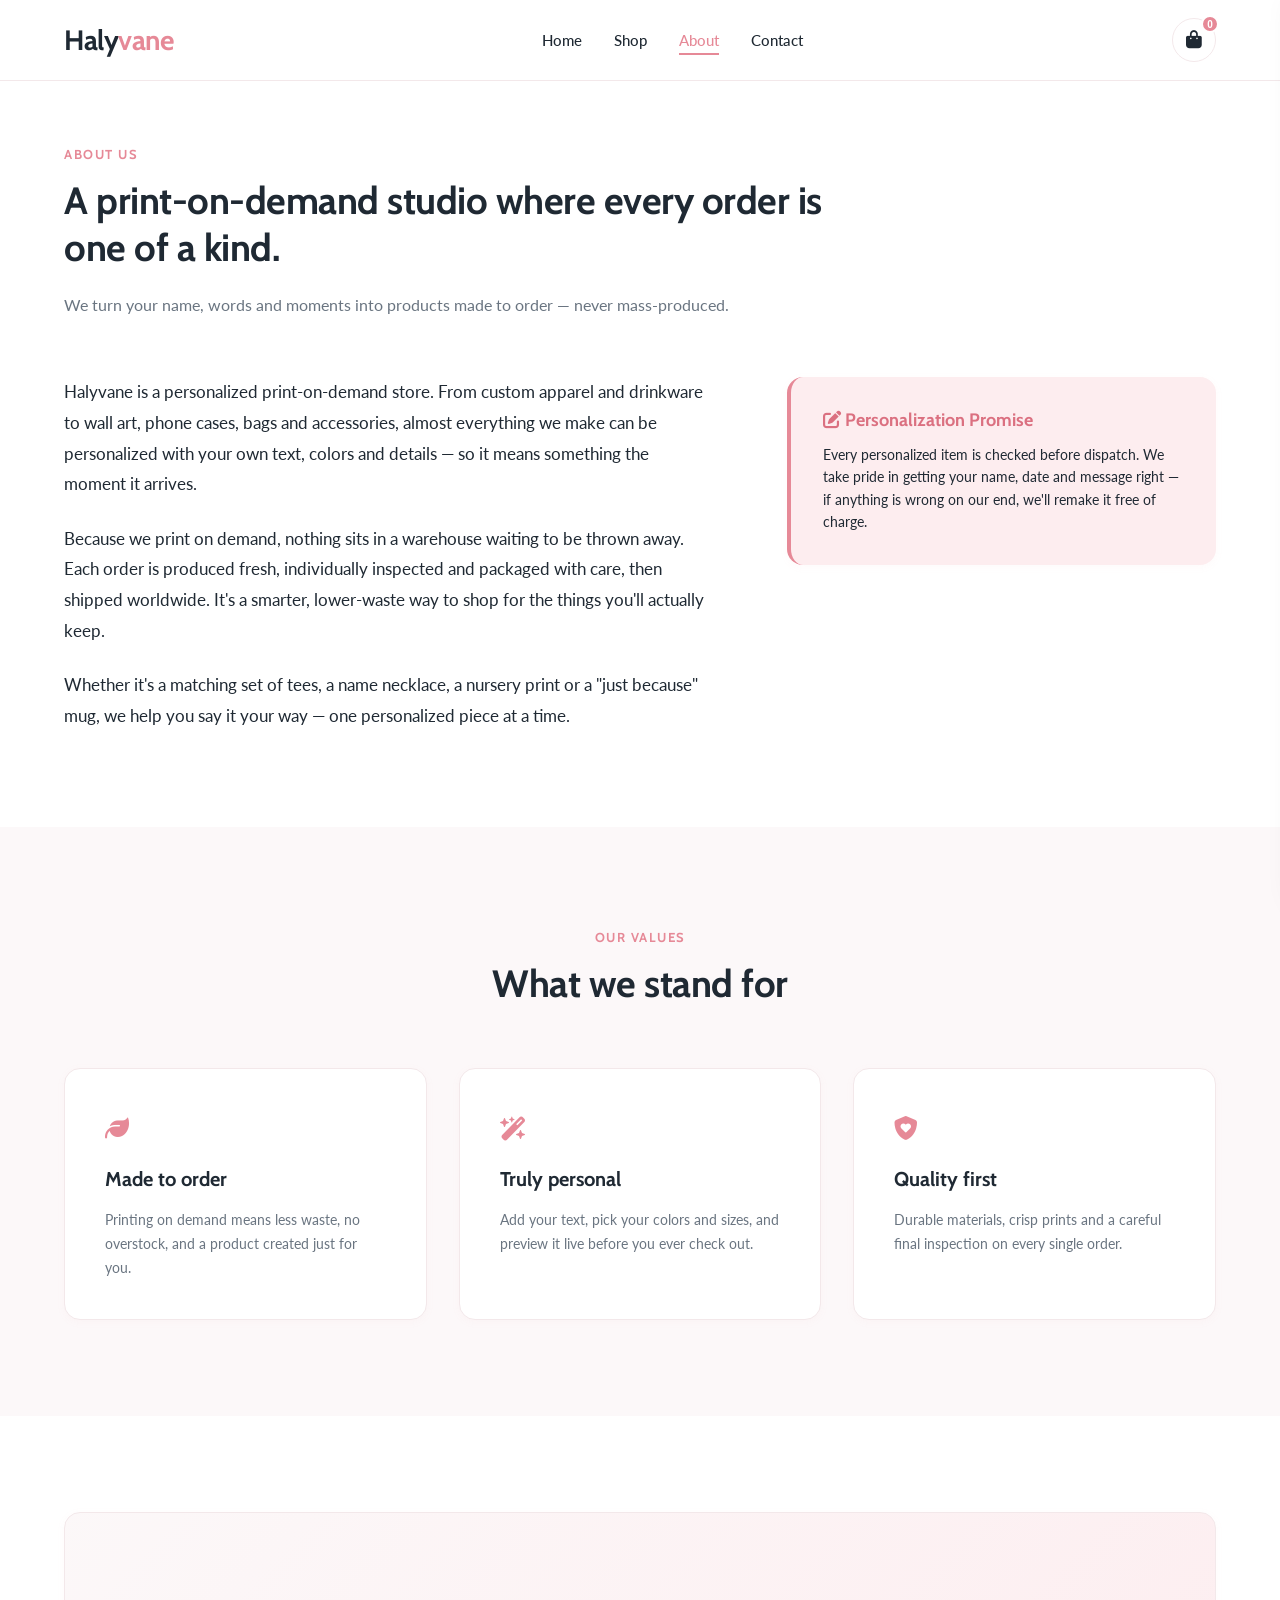
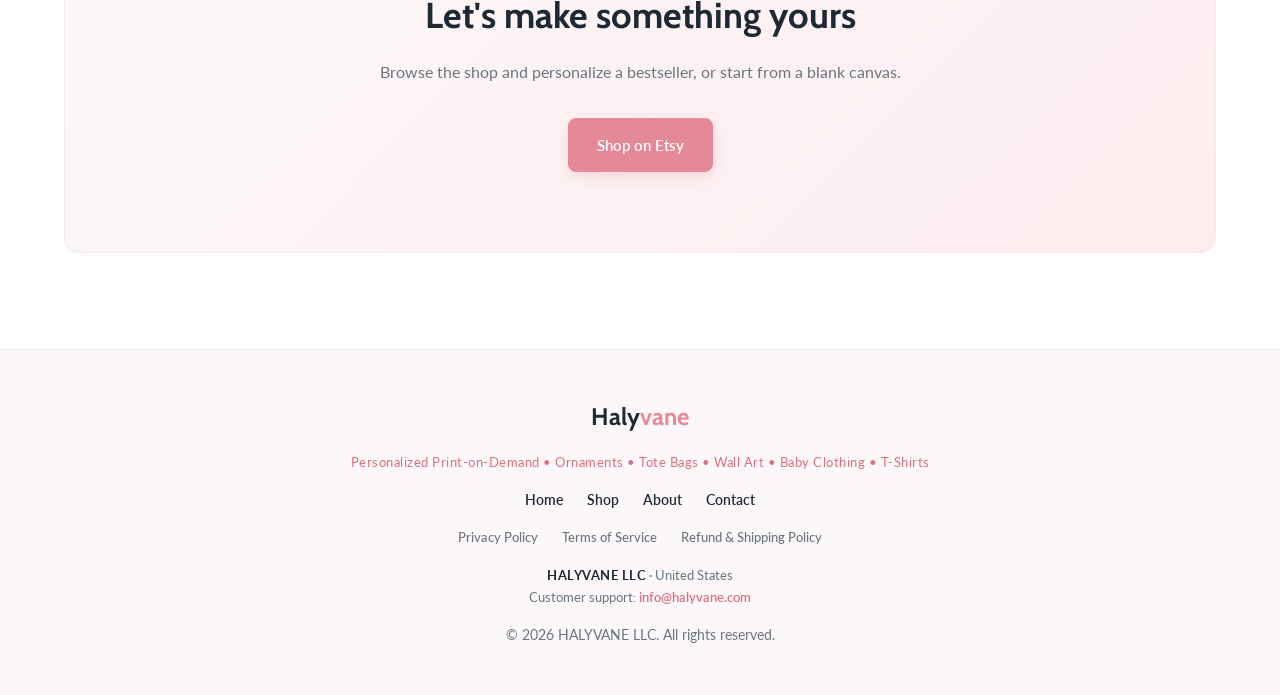
==== commit e36710d8: "Add files via upload" ====
--- a/about.html
+++ b/about.html
@@ -79,7 +79,7 @@
         <div class="etsy-promo">
           <h2>Let's make something yours</h2>
           <p>Browse the shop and personalize a bestseller, or start from a blank canvas.</p>
-          <a href="shop.html" class="btn btn-primary">Start Designing</a>
+          <a href="https://halyvane.etsy.com" class="btn btn-primary" target="_blank" rel="noopener">Shop on Etsy</a>
         </div>
       </div>
     </section>
--- a/style.css
+++ b/style.css
@@ -1579,6 +1579,88 @@
 .footer-nav a:hover {
   color: var(--primary);
 }
+.footer-legal-nav a {
+  font-size: 13px;
+  font-weight: 500;
+  color: var(--text-muted);
+}
+.footer-business {
+  font-size: 13px;
+  color: var(--text-muted);
+  line-height: 1.7;
+}
+.footer-business strong {
+  color: var(--text-dark);
+  letter-spacing: 0.5px;
+}
+.footer-business a {
+  color: var(--primary-hover);
+  font-weight: 600;
+}
+
+/* Legal pages */
+.legal-content {
+  max-width: 780px;
+}
+.legal-content h1 {
+  font-size: 34px;
+  margin: 10px 0 6px;
+  letter-spacing: -0.5px;
+}
+.legal-updated {
+  font-size: 13px;
+  color: var(--text-muted);
+  margin-bottom: 28px;
+}
+.legal-content h3 {
+  font-size: 19px;
+  margin: 28px 0 10px;
+}
+.legal-content p {
+  font-size: 15px;
+  color: var(--text-dark);
+  line-height: 1.8;
+  margin-bottom: 12px;
+}
+.legal-content ul {
+  margin: 0 0 12px 20px;
+  padding: 0;
+}
+.legal-content li {
+  font-size: 15px;
+  color: var(--text-dark);
+  line-height: 1.8;
+  margin-bottom: 8px;
+}
+.legal-content a {
+  color: var(--primary-hover);
+  font-weight: 600;
+}
+.legal-back {
+  margin-top: 36px;
+}
+
+/* Neutral, truthful badges (replace fabricated "Bestseller" / ratings) */
+.shop-item-badge-soft {
+  background-color: rgba(255, 255, 255, 0.92);
+  color: var(--primary-hover);
+  box-shadow: var(--shadow-sm);
+}
+.product-badge-row {
+  margin: 4px 0 16px;
+}
+.product-made-badge {
+  display: inline-flex;
+  align-items: center;
+  gap: 8px;
+  font-size: 13px;
+  font-weight: 600;
+  color: var(--primary-hover);
+  background-color: var(--primary-light);
+  border: 1px solid var(--border-color);
+  padding: 6px 14px;
+  border-radius: 30px;
+}
 
 /* Category tiles (home) */
 .category-tiles {
